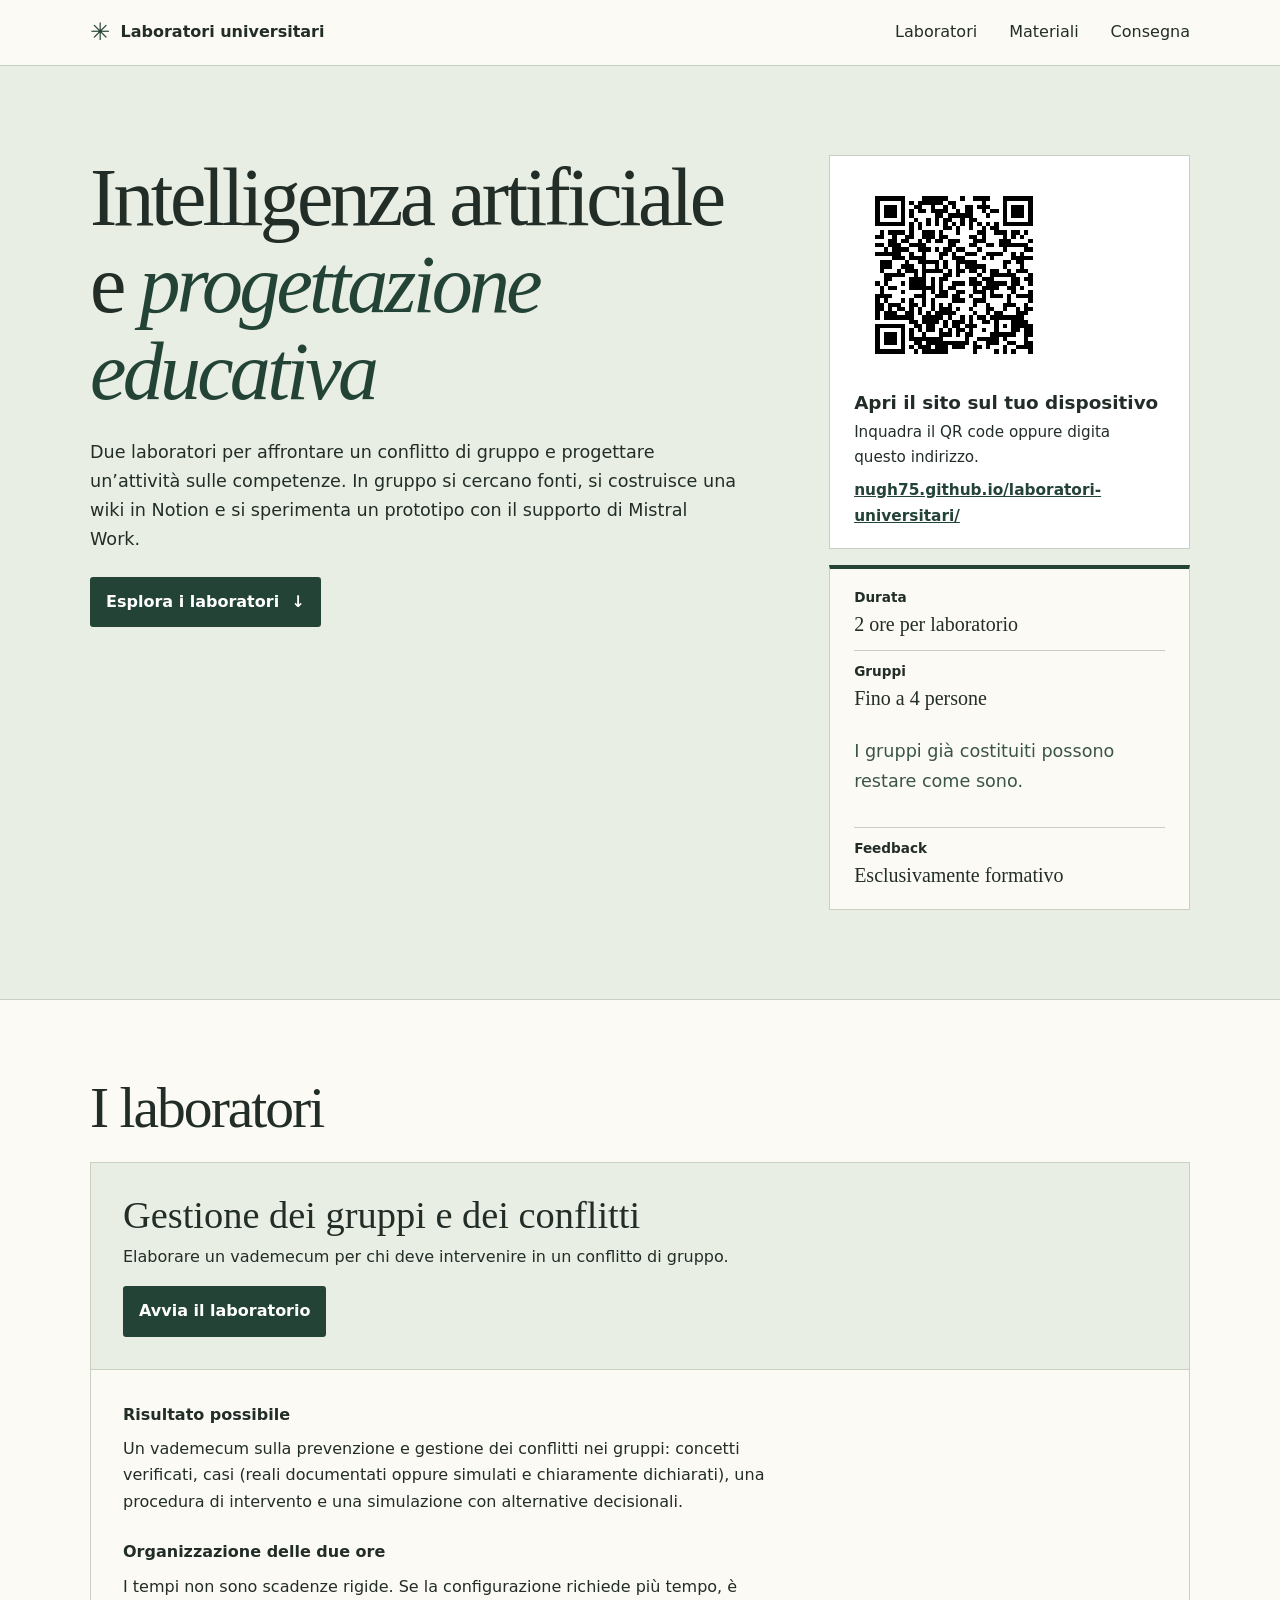
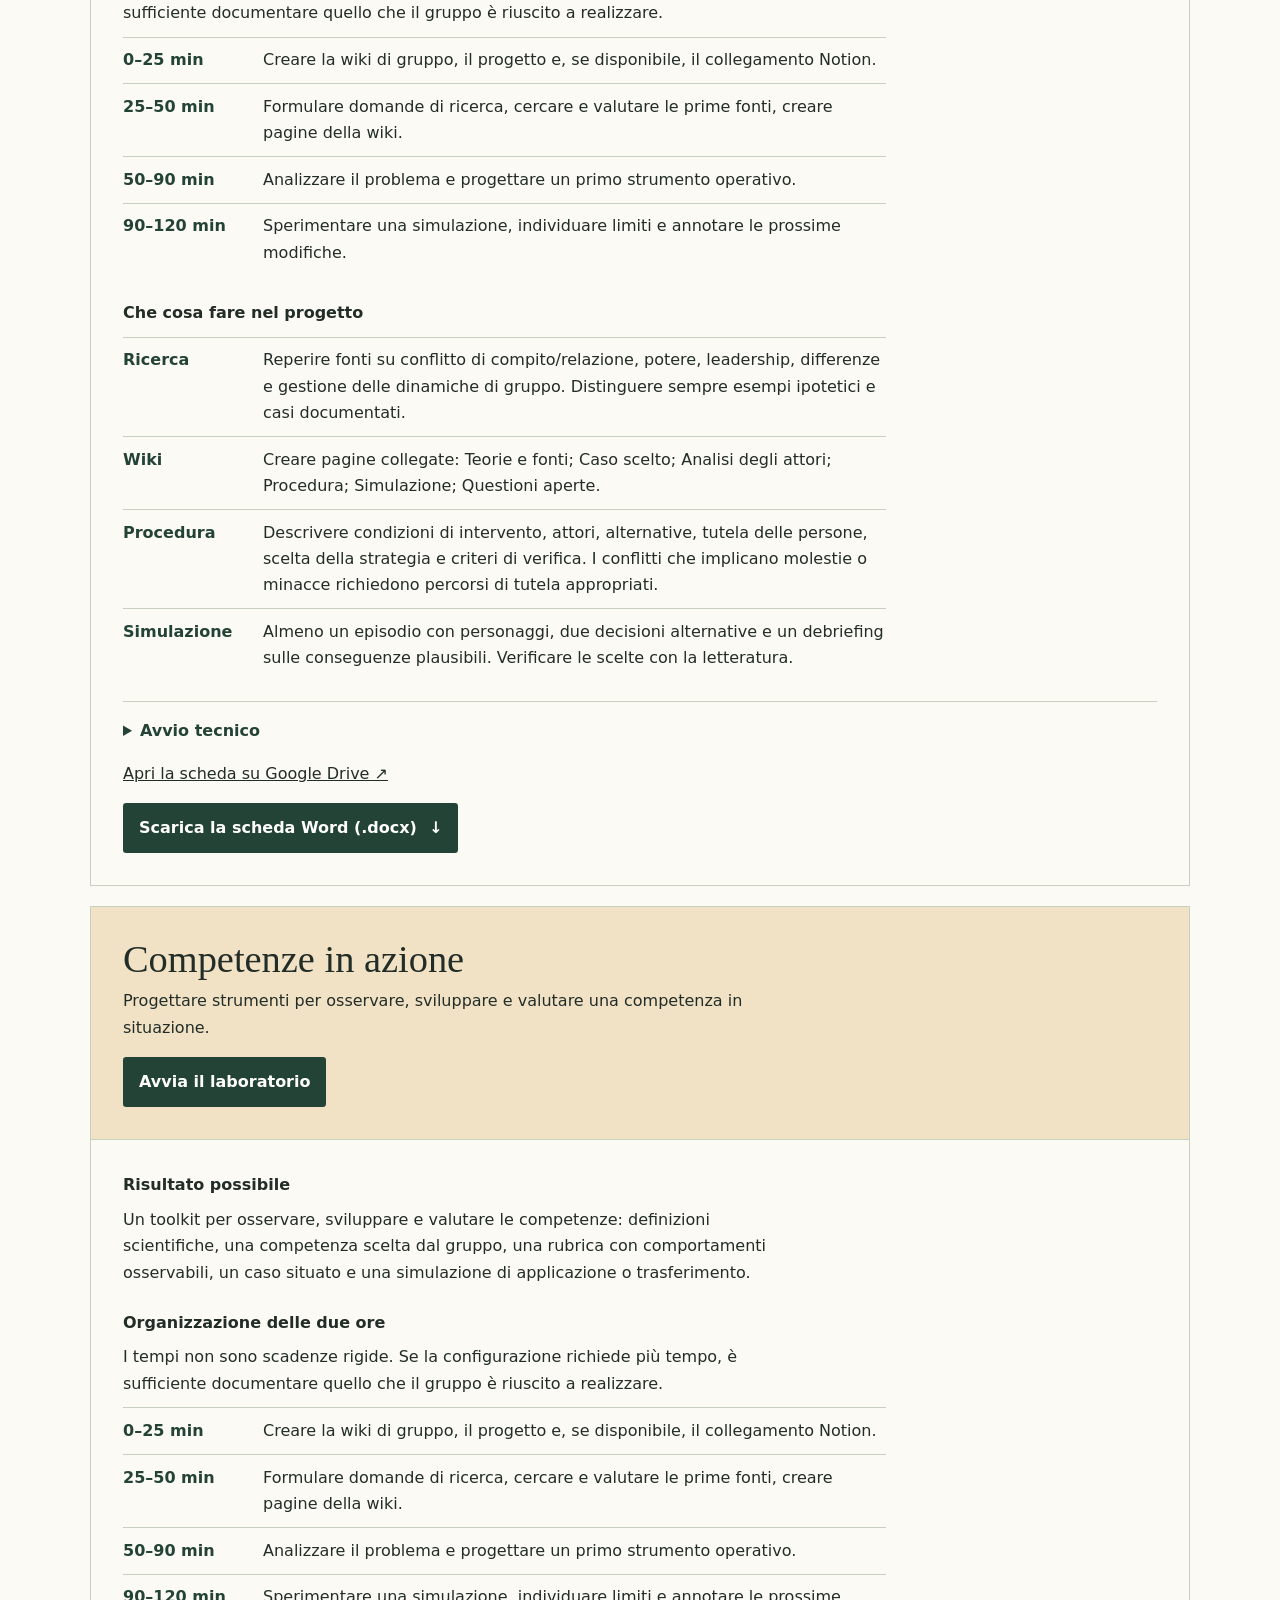
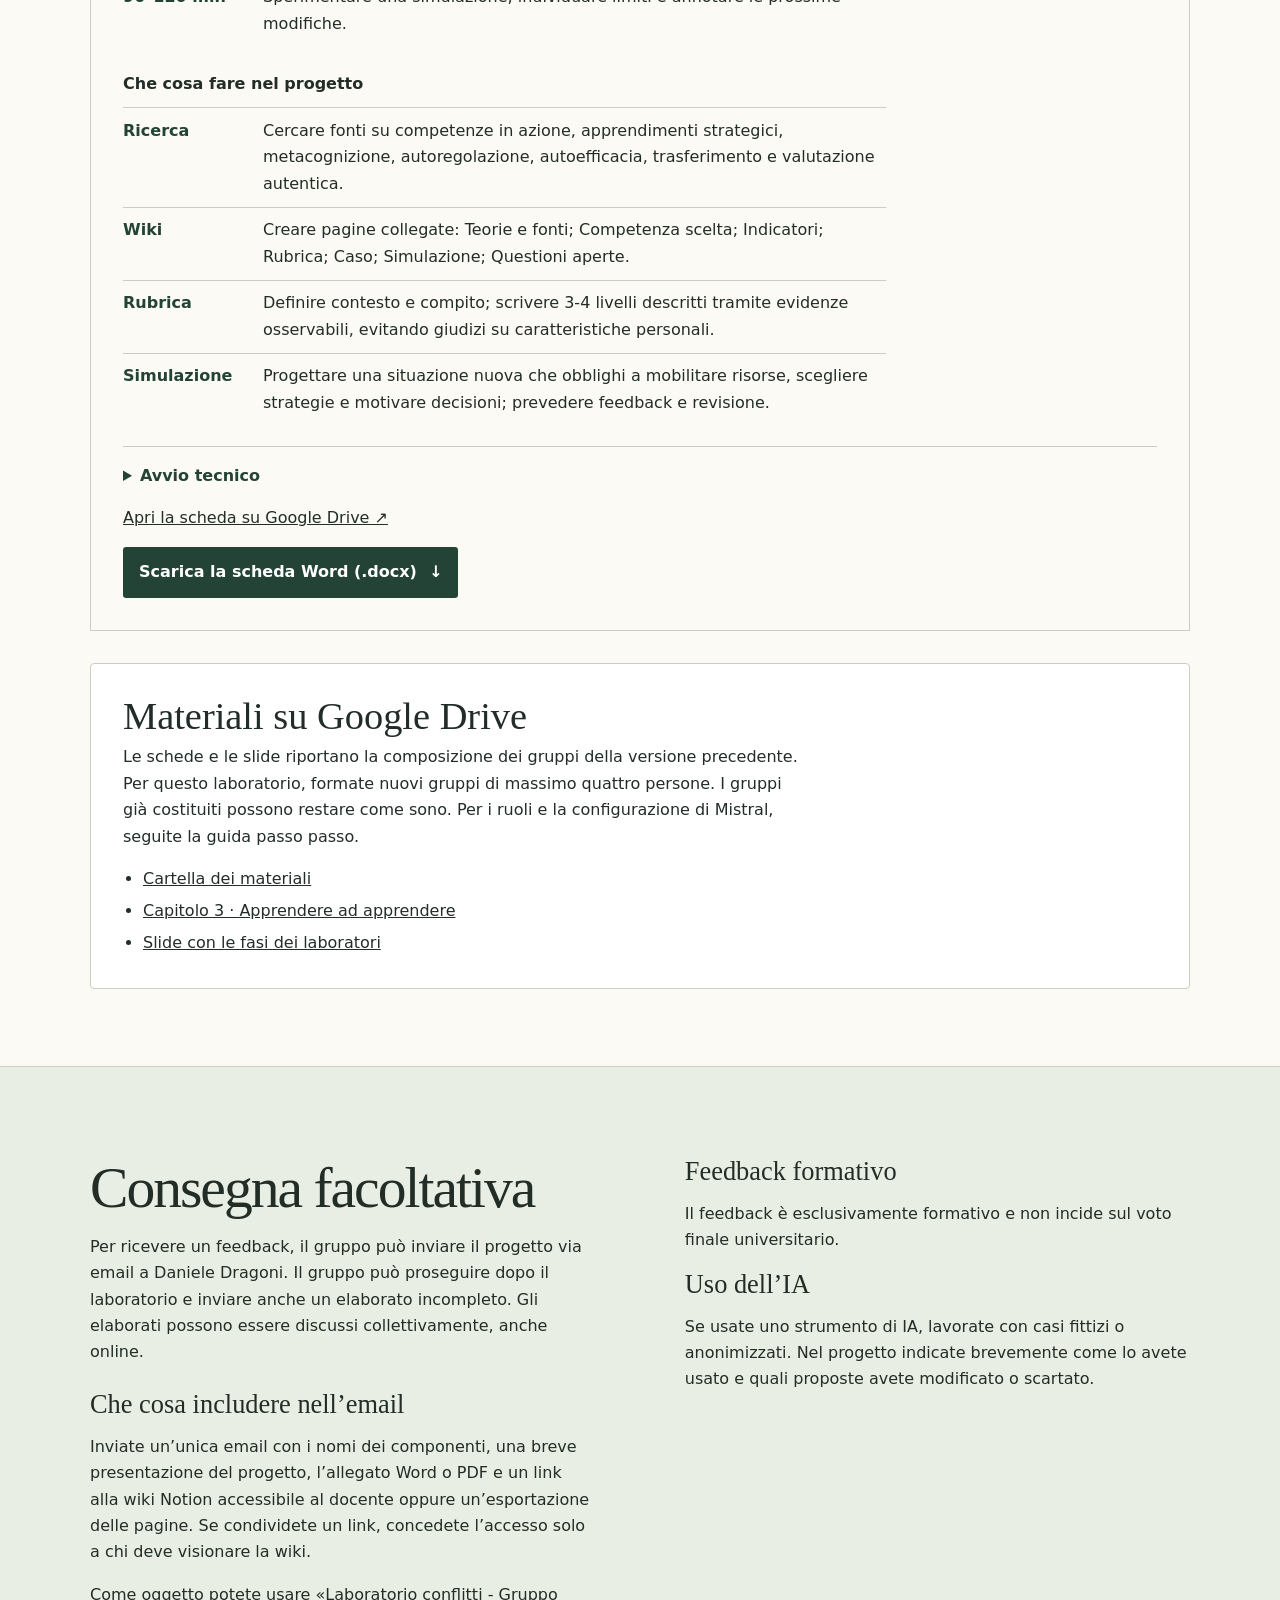
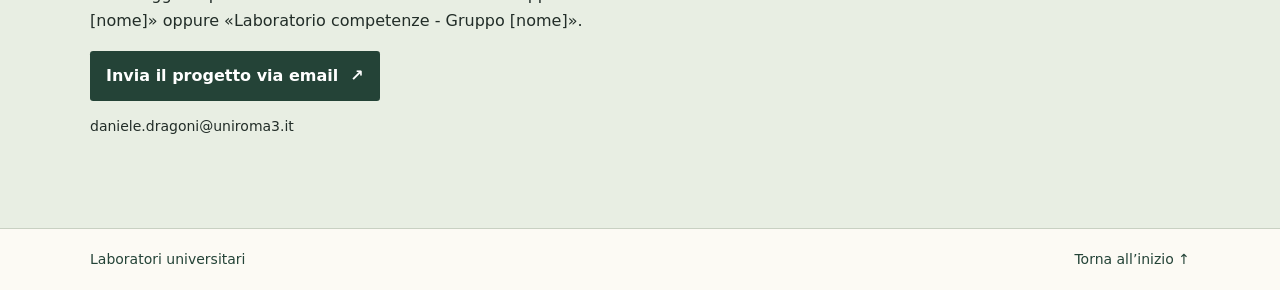
==== index.html @ 249aa5e1 "Pubblica il sito dei laboratori universitari" ====
<!doctype html>
<html lang="it">
<head>
<meta charset="utf-8">
<meta name="viewport" content="width=device-width,initial-scale=1">
<meta name="description" content="Due laboratori universitari di intelligenza artificiale e progettazione educativa, con consegne e schede di lavoro.">
<title>Laboratori universitari - Intelligenza artificiale e progettazione educativa</title>
<link rel="stylesheet" href="style.css">
<script src="guida.js" defer></script>
</head>
<body>
<a class="skip" href="#contenuto">Vai al contenuto</a>
<header class="top"><div class="wrap nav">
<a class="brand" href="#inizio"><span class="mark" aria-hidden="true">✳</span> Laboratori universitari</a>
<nav aria-label="Navigazione principale"><a href="#laboratori">Laboratori</a><a href="#materiali">Materiali</a><a href="#consegna">Consegna</a></nav>
</div></header>
<main id="contenuto">
<section class="hero" id="inizio"><div class="wrap hero-grid">
<div><h1>Intelligenza artificiale e <em>progettazione educativa</em></h1>
<p>Due laboratori per affrontare un conflitto di gruppo e progettare un’attività sulle competenze. In gruppo si cercano fonti, si costruisce una wiki in Notion e si sperimenta un prototipo con il supporto di Mistral Work.</p>
<a class="button" href="#laboratori">Esplora i laboratori <span aria-hidden="true">↓</span></a></div>
<div class="hero-side">
<aside class="site-access" aria-label="Accesso al sito dall’aula">
<a href="https://nugh75.github.io/laboratori-universitari/"><img src="accesso-laboratori.png" width="200" height="200" alt="QR code per aprire il sito dei laboratori"></a>
<div>
<h2>Apri il sito sul tuo dispositivo</h2>
<p>Inquadra il QR code oppure digita questo indirizzo.</p>
<a class="site-address" href="https://nugh75.github.io/laboratori-universitari/">nugh75.github.io/laboratori-universitari/</a>
</div>
</aside>
<aside class="brief" aria-label="Modalità di lavoro"><dl>
<div><dt>Durata</dt><dd>2 ore per laboratorio</dd></div>
<div><dt>Gruppi</dt><dd>Fino a 4 persone</dd><p class="guide-note">I gruppi già costituiti possono restare come sono.</p></div>
<div><dt>Feedback</dt><dd>Esclusivamente formativo</dd></div>
</dl></aside>
</div></div></section>
<section class="wrap workshops" id="laboratori" aria-labelledby="titolo-lab">
<h2 id="titolo-lab">I laboratori</h2>
<article class="lesson" id="conflitti">
<header class="lesson-head"><div><h3>Gestione dei gruppi e dei conflitti</h3><p>Elaborare un vademecum per chi deve intervenire in un conflitto di gruppo.</p><a class="button guide-link" id="checklist-conflitti" data-laboratory="conflitti" href="guida.html?laboratorio=conflitti">Avvia il laboratorio</a></div></header>
<div class="lesson-body">
<h4>Risultato possibile</h4>
<p>Un vademecum sulla prevenzione e gestione dei conflitti nei gruppi: concetti verificati, casi (reali documentati oppure simulati e chiaramente dichiarati), una procedura di intervento e una simulazione con alternative decisionali.</p>
<h4 class="phase-heading">Organizzazione delle due ore</h4>
<p>I tempi non sono scadenze rigide. Se la configurazione richiede più tempo, è sufficiente documentare quello che il gruppo è riuscito a realizzare.</p>
<dl class="phases">
<div><dt>0–25 min</dt><dd>Creare la wiki di gruppo, il progetto e, se disponibile, il collegamento Notion.</dd></div>
<div><dt>25–50 min</dt><dd>Formulare domande di ricerca, cercare e valutare le prime fonti, creare pagine della wiki.</dd></div>
<div><dt>50–90 min</dt><dd>Analizzare il problema e progettare un primo strumento operativo.</dd></div>
<div><dt>90–120 min</dt><dd>Sperimentare una simulazione, individuare limiti e annotare le prossime modifiche.</dd></div>
</dl>
<h4 class="phase-heading">Che cosa fare nel progetto</h4>
<dl class="project-tasks">
<div><dt>Ricerca</dt><dd>Reperire fonti su conflitto di compito/relazione, potere, leadership, differenze e gestione delle dinamiche di gruppo. Distinguere sempre esempi ipotetici e casi documentati.</dd></div>
<div><dt>Wiki</dt><dd>Creare pagine collegate: Teorie e fonti; Caso scelto; Analisi degli attori; Procedura; Simulazione; Questioni aperte.</dd></div>
<div><dt>Procedura</dt><dd>Descrivere condizioni di intervento, attori, alternative, tutela delle persone, scelta della strategia e criteri di verifica. I conflitti che implicano molestie o minacce richiedono percorsi di tutela appropriati.</dd></div>
<div><dt>Simulazione</dt><dd>Almeno un episodio con personaggi, due decisioni alternative e un debriefing sulle conseguenze plausibili. Verificare le scelte con la letteratura.</dd></div>
</dl>
<details><summary>Avvio tecnico</summary><div class="worksheet">
<dl class="project-tasks">
<div><dt>Mistral Work</dt><dd>Chi interagisce con Mistral apre <a href="https://chat.mistral.ai/">Mistral Vibe</a>, crea il progetto in Work e salva le istruzioni di progetto dalla guida.</dd></div>
<div><dt>Notion</dt><dd>Una persona apre <a href="https://www.notion.com/">Notion</a>, accede con il proprio account e crea la pagina principale della wiki. Dal menu Condividi invita i compagni con il permesso di modifica.</dd></div>
<div><dt>Connettore</dt><dd>In Mistral aprite <a href="https://docs.mistral.ai/vibe/work/connectors">Connectors</a>, scegliete Notion e autorizzate l’accesso alla wiki. Chiedete a Work di leggere una pagina di prova. Se il connettore è indisponibile, incollate in chat i passaggi necessari.</dd></div>
<div><dt>Metodi/skill</dt><dd>La guida contiene una traccia per aggiungere Wayfinder, Treccani, Bibliografi e LLM Wiki e usarle nel progetto.</dd></div>
</dl>
</div></details>
<p class="word-link"><a href="https://docs.google.com/document/d/1YNh7GurNphfupiVNmmEm2tKUjWq3zAzz/edit">Apri la scheda su Google Drive ↗</a></p>
<p class="word-link"><a class="button" href="materiali/Laboratorio_gruppi_e_conflitti_2_ore.docx" download>Scarica la scheda Word (.docx) <span aria-hidden="true">↓</span></a></p>
</div></article>
<article class="lesson second" id="competenze">
<header class="lesson-head"><div><h3>Competenze in azione</h3><p>Progettare strumenti per osservare, sviluppare e valutare una competenza in situazione.</p><a class="button guide-link" id="checklist-competenze" data-laboratory="competenze" href="guida.html?laboratorio=competenze">Avvia il laboratorio</a></div></header>
<div class="lesson-body">
<h4>Risultato possibile</h4>
<p>Un toolkit per osservare, sviluppare e valutare le competenze: definizioni scientifiche, una competenza scelta dal gruppo, una rubrica con comportamenti osservabili, un caso situato e una simulazione di applicazione o trasferimento.</p>
<h4 class="phase-heading">Organizzazione delle due ore</h4>
<p>I tempi non sono scadenze rigide. Se la configurazione richiede più tempo, è sufficiente documentare quello che il gruppo è riuscito a realizzare.</p>
<dl class="phases">
<div><dt>0–25 min</dt><dd>Creare la wiki di gruppo, il progetto e, se disponibile, il collegamento Notion.</dd></div>
<div><dt>25–50 min</dt><dd>Formulare domande di ricerca, cercare e valutare le prime fonti, creare pagine della wiki.</dd></div>
<div><dt>50–90 min</dt><dd>Analizzare il problema e progettare un primo strumento operativo.</dd></div>
<div><dt>90–120 min</dt><dd>Sperimentare una simulazione, individuare limiti e annotare le prossime modifiche.</dd></div>
</dl>
<h4 class="phase-heading">Che cosa fare nel progetto</h4>
<dl class="project-tasks">
<div><dt>Ricerca</dt><dd>Cercare fonti su competenze in azione, apprendimenti strategici, metacognizione, autoregolazione, autoefficacia, trasferimento e valutazione autentica.</dd></div>
<div><dt>Wiki</dt><dd>Creare pagine collegate: Teorie e fonti; Competenza scelta; Indicatori; Rubrica; Caso; Simulazione; Questioni aperte.</dd></div>
<div><dt>Rubrica</dt><dd>Definire contesto e compito; scrivere 3-4 livelli descritti tramite evidenze osservabili, evitando giudizi su caratteristiche personali.</dd></div>
<div><dt>Simulazione</dt><dd>Progettare una situazione nuova che obblighi a mobilitare risorse, scegliere strategie e motivare decisioni; prevedere feedback e revisione.</dd></div>
</dl>
<details><summary>Avvio tecnico</summary><div class="worksheet">
<dl class="project-tasks">
<div><dt>Mistral Work</dt><dd>Chi interagisce con Mistral apre <a href="https://chat.mistral.ai/">Mistral Vibe</a>, crea il progetto in Work e salva le istruzioni di progetto dalla guida.</dd></div>
<div><dt>Notion</dt><dd>Una persona apre <a href="https://www.notion.com/">Notion</a>, accede con il proprio account e crea la pagina principale della wiki. Dal menu Condividi invita i compagni con il permesso di modifica.</dd></div>
<div><dt>Connettore</dt><dd>In Mistral aprite <a href="https://docs.mistral.ai/vibe/work/connectors">Connectors</a>, scegliete Notion e autorizzate l’accesso alla wiki. Chiedete a Work di leggere una pagina di prova. Se il connettore è indisponibile, incollate in chat i passaggi necessari.</dd></div>
<div><dt>Metodi/skill</dt><dd>La guida contiene una traccia per aggiungere Wayfinder, Treccani, Bibliografi e LLM Wiki e usarle nel progetto.</dd></div>
</dl>
</div></details>
<p class="word-link"><a href="https://docs.google.com/document/d/1R7ktU59x0CN8uMLyqZgL0LbB2jWscyrX/edit">Apri la scheda su Google Drive ↗</a></p>
<p class="word-link"><a class="button" href="materiali/Laboratorio_competenze_2_ore.docx" download>Scarica la scheda Word (.docx) <span aria-hidden="true">↓</span></a></p>
</div></article>
<div class="lesson-body shared-materials" id="materiali">
<h3>Materiali su Google Drive</h3>
<p>Le schede e le slide riportano la composizione dei gruppi della versione precedente. Per questo laboratorio, formate nuovi gruppi di massimo quattro persone. I gruppi già costituiti possono restare come sono. Per i ruoli e la configurazione di Mistral, seguite la guida passo passo.</p>
<ul>
<li><a href="https://drive.google.com/drive/folders/1qXZmGoPxxVZhyKSsWecdENP8j7rJxAKq">Cartella dei materiali</a></li>
<li><a href="https://docs.google.com/document/d/1kNKMfu2lY-GcEzN4beY8Awf38m9D3AuN/edit">Capitolo 3 · Apprendere ad apprendere</a></li>
<li><a href="https://drive.google.com/file/d/17vRvWNyyLGfwQ-HY0n8yOlEMg1ZyKAMc/view">Slide con le fasi dei laboratori</a></li>
</ul>
</div>
</section>
<section class="submission" id="consegna"><div class="wrap submit-grid">
<div><h2>Consegna facoltativa</h2><p>Per ricevere un feedback, il gruppo può inviare il progetto via email a Daniele Dragoni. Il gruppo può proseguire dopo il laboratorio e inviare anche un elaborato incompleto. Gli elaborati possono essere discussi collettivamente, anche online.</p>
<h3 class="submission-details">Che cosa includere nell’email</h3><p>Inviate un’unica email con i nomi dei componenti, una breve presentazione del progetto, l’allegato Word o PDF e un link alla wiki Notion accessibile al docente oppure un’esportazione delle pagine. Se condividete un link, concedete l’accesso solo a chi deve visionare la wiki.</p><p>Come oggetto potete usare «Laboratorio conflitti - Gruppo [nome]» oppure «Laboratorio competenze - Gruppo [nome]».</p><a class="button" href="mailto:daniele.dragoni@uniroma3.it?subject=Progetto%20di%20laboratorio">Invia il progetto via email <span aria-hidden="true">↗</span></a><p class="address">daniele.dragoni@uniroma3.it</p></div>
<div class="notes"><h3>Feedback formativo</h3><p>Il feedback è esclusivamente formativo e non incide sul voto finale universitario.</p><h3>Uso dell’IA</h3><p>Se usate uno strumento di IA, lavorate con casi fittizi o anonimizzati. Nel progetto indicate brevemente come lo avete usato e quali proposte avete modificato o scartato.</p></div>
</div></section>
</main>
<footer class="wrap foot"><span>Laboratori universitari</span><a href="#inizio">Torna all’inizio ↑</a></footer>
</body>
</html>
---- style.css ----
:root{color-scheme:light;--paper:#fcfaf4;--ink:#222d28;--green:#244337;--pale:#e8eee3;--line:#c8d0c2;--ochre:#f2e2c5;--serif:"Instrument Serif",Georgia,serif;--sans:"Instrument Sans",system-ui,sans-serif}
*{box-sizing:border-box}
html{scroll-behavior:smooth;scroll-padding-top:1rem}
body{margin:0;background:var(--paper);color:var(--ink);font:1rem/1.65 var(--sans)}
a{color:inherit}
a:focus-visible,summary:focus-visible{outline:3px solid #a55220;outline-offset:5px}
.skip{position:absolute;left:.5rem;top:.5rem;padding:.65rem;background:var(--paper);transform:translateY(-200%);z-index:1}
.skip:focus{transform:none}
.wrap{width:min(1100px,calc(100% - 3rem));margin-inline:auto}
.top{border-bottom:1px solid var(--line)}
.nav,.foot{display:flex;justify-content:space-between;align-items:center;gap:1rem;padding-block:1.2rem}
.brand,nav a,.foot a{text-decoration:none}
nav{display:flex;gap:clamp(.7rem,3vw,2rem)}
nav a:hover,.foot a:hover{text-decoration:underline}
.brand{font-weight:700;display:flex;align-items:center;gap:.65rem}
.mark{font-size:1.5rem;color:var(--green);line-height:1}
.hero{background:var(--pale);border-bottom:1px solid var(--line)}
.hero-grid,.submit-grid{display:grid;grid-template-columns:1.8fr 1fr;align-items:center;gap:clamp(2rem,7vw,6rem);padding-block:clamp(2.5rem,7vw,6rem)}
h1,h2,h3{font-family:var(--serif);font-weight:400;line-height:1.06;margin:0}
h1{font-size:clamp(2.65rem,6.4vw,5.55rem);letter-spacing:-.045em}
h1 em{color:var(--green)}
h2{font-size:clamp(2rem,4.5vw,3.65rem);letter-spacing:-.035em}
h3{font-size:clamp(1.6rem,3vw,2.5rem)}
h4{margin:0;font-size:1rem}
p{max-width:67ch}
.hero p{font-size:1.1rem;margin-block:1.4rem}
.button{display:inline-flex;gap:.75rem;align-items:center;background:var(--green);color:white;padding:.75rem 1rem;text-decoration:none;border-radius:.2rem;font-weight:650}
.button:hover{background:#152e24}
.brief{background:var(--paper);border:1px solid var(--line);border-top:4px solid var(--green);padding:.5rem 1.5rem}
.brief dl{margin:0}
.brief dl div{padding:1rem 0}
.brief dl div+div{border-top:1px solid var(--line)}
.brief dt{font-size:.85rem;font-weight:650}
.brief dd{margin:0;font-family:var(--serif);font-size:1.5rem}
.workshops{padding-block:clamp(2.5rem,6vw,5rem)}
.workshops>h2{margin-bottom:1.5rem}
.lesson{border:1px solid var(--line);margin-bottom:1.25rem}
.lesson-head{padding:clamp(1.2rem,3vw,2rem);background:var(--pale);border-bottom:1px solid var(--line)}
.second .lesson-head{background:var(--ochre)}
.lesson-head p,.lesson-body p{margin:.5rem 0 0}
.lesson-body{padding:clamp(1.2rem,3vw,2rem)}
details{margin-top:1.25rem;border-top:1px solid var(--line);padding-top:1rem}
summary{cursor:pointer;font-weight:700;color:var(--green);width:fit-content}
summary:hover{text-decoration:underline}
.worksheet{max-width:75ch}
.worksheet ol{padding-left:1.4rem;margin-bottom:0}
.worksheet li+li{margin-top:.6rem}
.submission{background:var(--pale);border-block:1px solid var(--line)}
.submit-grid{grid-template-columns:1fr 1fr;align-items:start}
.notes h3{font-size:1.65rem}
.notes p:last-child,.address{margin-bottom:0}
.address,.foot{font-size:.875rem}
.foot{color:var(--green)}
@media(max-width:690px){.hero-grid,.submit-grid{grid-template-columns:1fr}.nav{align-items:flex-start;flex-direction:column}.wrap{width:calc(100% - 2rem)}}
@media(prefers-reduced-motion:reduce){html{scroll-behavior:auto}}
.phase-heading{margin-top:1.5rem}
.phases,.project-tasks{margin:0.65rem 0 0;max-width:75ch}
.phases div,.project-tasks div{display:grid;grid-template-columns:8rem 1fr;gap:.75rem;padding:.6rem 0;border-top:1px solid var(--line)}
.phases dt,.project-tasks dt{font-weight:700;color:var(--green)}
.phases dd,.project-tasks dd{margin:0}
.worksheet blockquote{margin:.65rem 0 0;padding:1rem;border-left:3px solid var(--green);background:var(--pale)}
.lesson-body .word-link{margin-top:1rem}
@media(max-width:480px){.phases div,.project-tasks div{grid-template-columns:1fr;gap:.15rem}}
.checklist{min-inline-size:0;max-width:75ch;margin:1.75rem 0 0;padding:.75rem 1rem 1rem;border:1px solid var(--line);background:var(--pale)}
.checklist legend{padding-inline:.35rem;color:var(--green);font-weight:700}
.checklist label{display:flex;align-items:flex-start;gap:.65rem;padding:.5rem 0;cursor:pointer}
.checklist label+label{border-top:1px solid var(--line)}
.checklist label:first-of-type{margin-top:.5rem}
.checklist input{flex:none;width:1.15rem;height:1.15rem;margin:.22rem 0 0;accent-color:var(--green)}
.checklist input:focus-visible{outline:3px solid #a55220;outline-offset:3px}
.submission-details{font-size:1.65rem;margin-top:1.5rem}

.shared-materials{margin-top:2rem;border:1px solid var(--line);border-radius:.25rem;background:white}
.shared-materials ul{margin:1rem 0 0;padding-left:1.25rem}
.shared-materials li+li{margin-top:.35rem}

[hidden]{display:none!important}
button,input{font:inherit}
button:focus-visible,input:focus-visible,.guide h2:focus-visible{outline:3px solid #a55220;outline-offset:4px}
button.button{border:0;cursor:pointer}
.hero-side{display:grid;gap:1rem;min-width:0}
.site-access{display:grid;justify-items:start;gap:1rem;padding:1.15rem 1.5rem;border:1px solid var(--line);background:white}
.site-access img{display:block;width:min(200px,100%);height:auto;image-rendering:pixelated}
.site-access h2{font-family:var(--sans);font-weight:700;font-size:1.15rem;letter-spacing:0;line-height:1.25}
.hero .site-access p{font-size:.95rem;margin:.4rem 0}
.site-address{font-size:.96rem;overflow-wrap:anywhere;color:var(--green);font-weight:700}
.hero-side .brief div{padding:.55rem 0}
.hero-side .brief dd{font-size:1.25rem}
.hero-grid{align-items:start}
.guide-link{margin-top:1rem}
.guide{padding-block:clamp(2rem,5vw,4.5rem);min-height:72vh}
.guide-intro{margin-bottom:1.6rem}
.guide h1{font-size:clamp(2.35rem,5.7vw,4.6rem)}
.guide h2{font-size:clamp(1.7rem,3.8vw,2.8rem);overflow-wrap:anywhere}
.guide-kicker{color:var(--green);font-weight:700;font-size:.95rem;margin:0 0 .6rem}
#guide-choice,.guide-links,.guide-controls{display:flex;align-items:center;flex-wrap:wrap;gap:.75rem}
#guide-choice{margin-top:1rem}
.guide-card{background:white;border:1px solid var(--line);border-top:4px solid var(--green);padding:clamp(1rem,3.6vw,2.4rem);min-width:0}
.group-form{max-width:650px}
.group-form label{display:block;font-weight:700;margin:1rem 0 .35rem}
.group-form input{display:block;width:100%;max-width:29rem;margin:0 0 1rem;padding:.65rem .8rem;border:1px solid #66766d;border-radius:.2rem;color:var(--ink);background:white}
.guide-note{font-size:.9rem;color:#3b5449;margin:.55rem 0 0}
.guide-storage{padding:.65rem 1rem;border-left:3px solid #a55220;background:var(--ochre)}
.group-strip{display:flex;justify-content:space-between;align-items:center;gap:.75rem;flex-wrap:wrap;padding:.85rem 1rem;background:var(--pale);margin-bottom:1rem}
.group-strip strong{overflow-wrap:anywhere}
.group-strip p{margin:0}
.guide-layout{display:grid;grid-template-columns:minmax(180px,1fr) minmax(0,3fr);gap:1rem;align-items:start}
.guide-nav{background:var(--paper);border:1px solid var(--line);margin:0;padding:.75rem;min-width:0}
.guide-nav ol{display:grid;gap:.3rem;list-style:none;padding:0;margin:.6rem 0 0}
.guide-nav button{font:inherit;text-align:left;display:block;width:100%;border:1px solid transparent;background:transparent;color:var(--green);padding:.45rem;border-radius:.2rem;cursor:pointer}
.guide-nav button:hover,.guide-nav button[aria-current]{background:var(--pale);border-color:var(--line)}
.guide-nav button[aria-current]{font-weight:700}
.guide-actions{padding-left:1.35rem;margin:1.1rem 0}
.guide-actions li+li{margin-top:.45rem}
.guide-suggestion{display:flex;gap:.25rem .75rem;flex-wrap:wrap;padding:.55rem .75rem;background:var(--pale);overflow-wrap:anywhere}
.guide-prompt{margin-top:1.3rem;padding:1rem;background:var(--pale);border-left:3px solid var(--green);overflow-wrap:anywhere}
.guide-prompt h3{font:700 1.04rem/1.4 var(--sans)}
.guide-prompt blockquote{margin:.65rem 0 1rem;white-space:pre-wrap}
.guide-prompt .guide-note{display:inline-block;margin-left:.5rem}
.guide-secondary{display:inline-flex;align-items:center;padding:.55rem .75rem;border:1px solid var(--line);background:white;color:var(--green);text-decoration:none;font-weight:650;border-radius:.2rem;cursor:pointer}
.guide-secondary:hover{background:var(--pale)}
.guide-secondary:disabled{opacity:.5;cursor:default}
.guide-controls{margin-top:1.25rem;justify-content:space-between}
.guide-summary{display:grid;gap:.35rem;padding:0;list-style:none;margin:1.25rem 0}
.guide-summary li{display:grid;grid-template-columns:7.25rem 1fr;align-items:center;gap:.55rem}
.guide-summary button{justify-self:start}
.guide-email{margin-top:.4rem}
@media (max-width:760px){
  .guide-layout{grid-template-columns:1fr}
}

.guide-prompt .prompt-hint{display:block;margin:.4rem 0 .65rem}
.guide-prompt textarea{display:block;width:100%;padding:.7rem .8rem;margin:0 0 .8rem;border:1px solid #66766d;border-radius:.2rem;background:white;color:var(--ink);font:inherit;resize:vertical}
.guide-prompt textarea:focus-visible{outline:3px solid #a55220;outline-offset:4px}
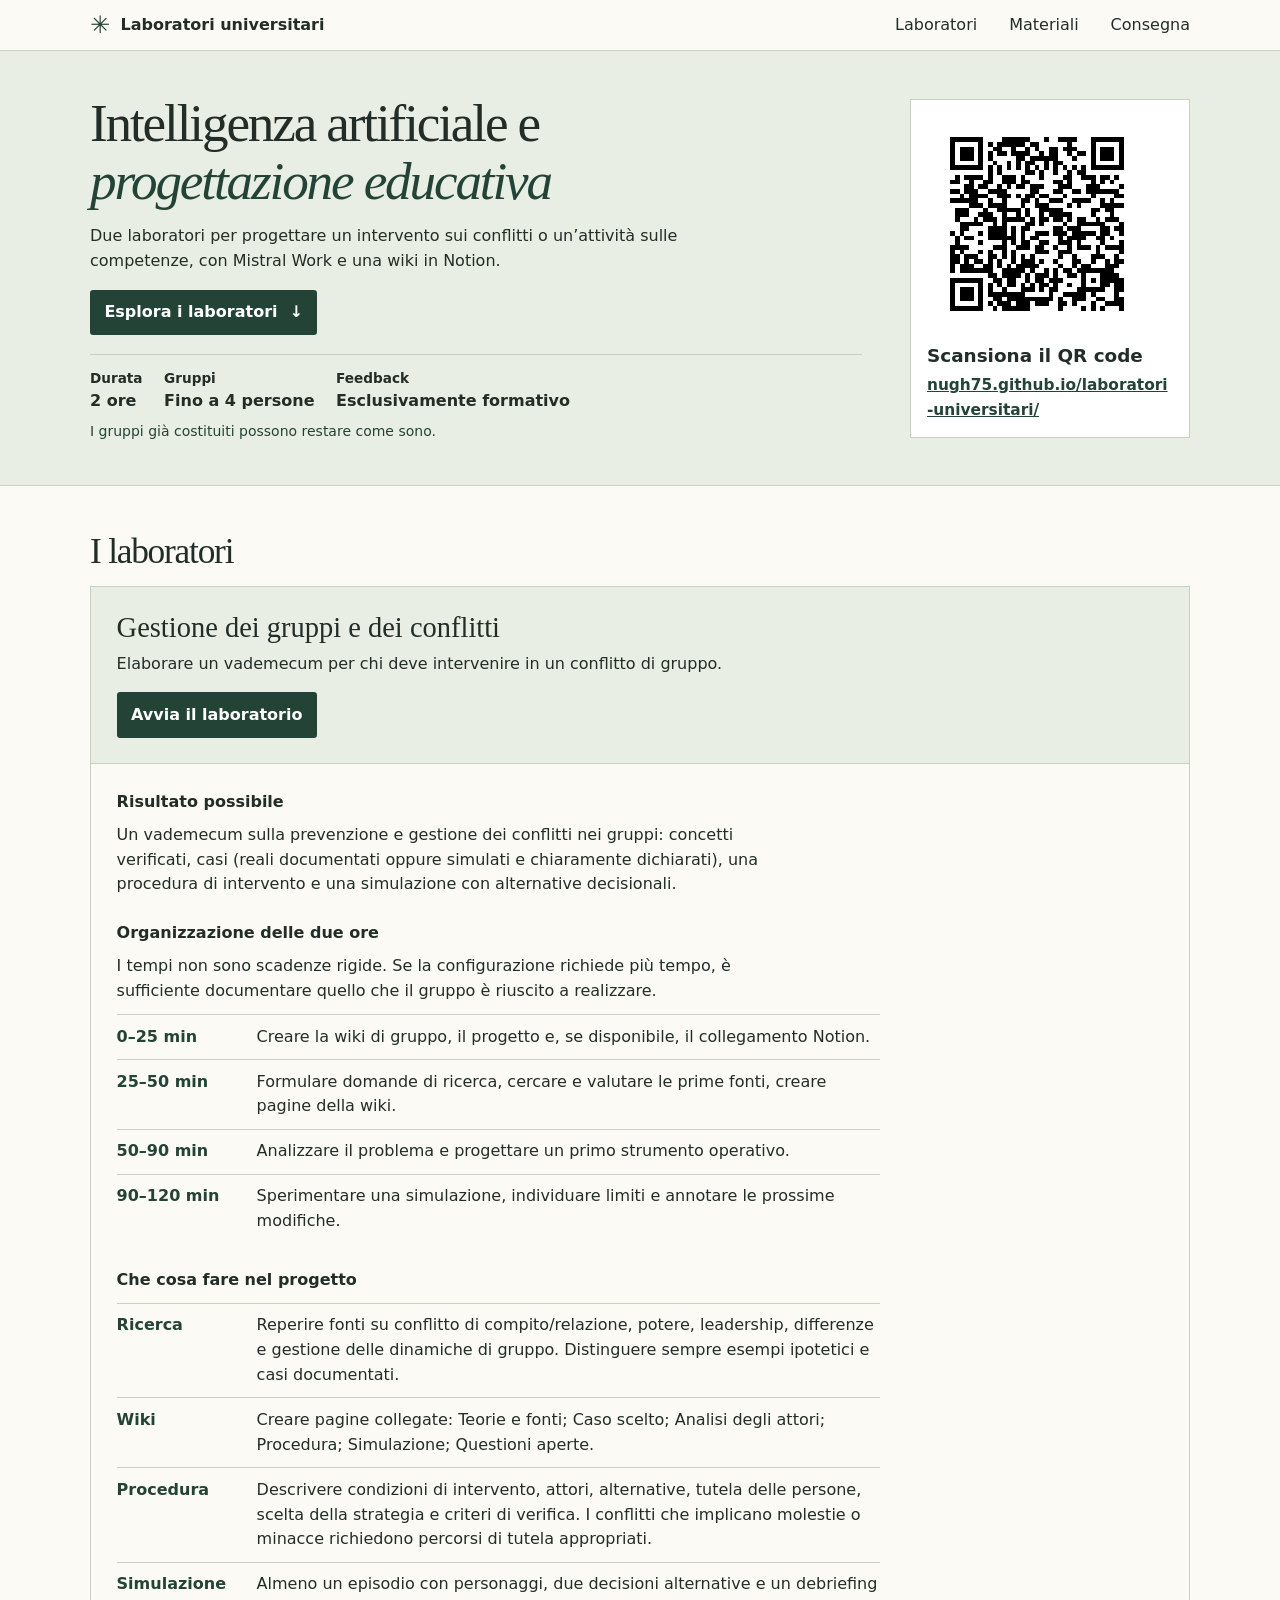
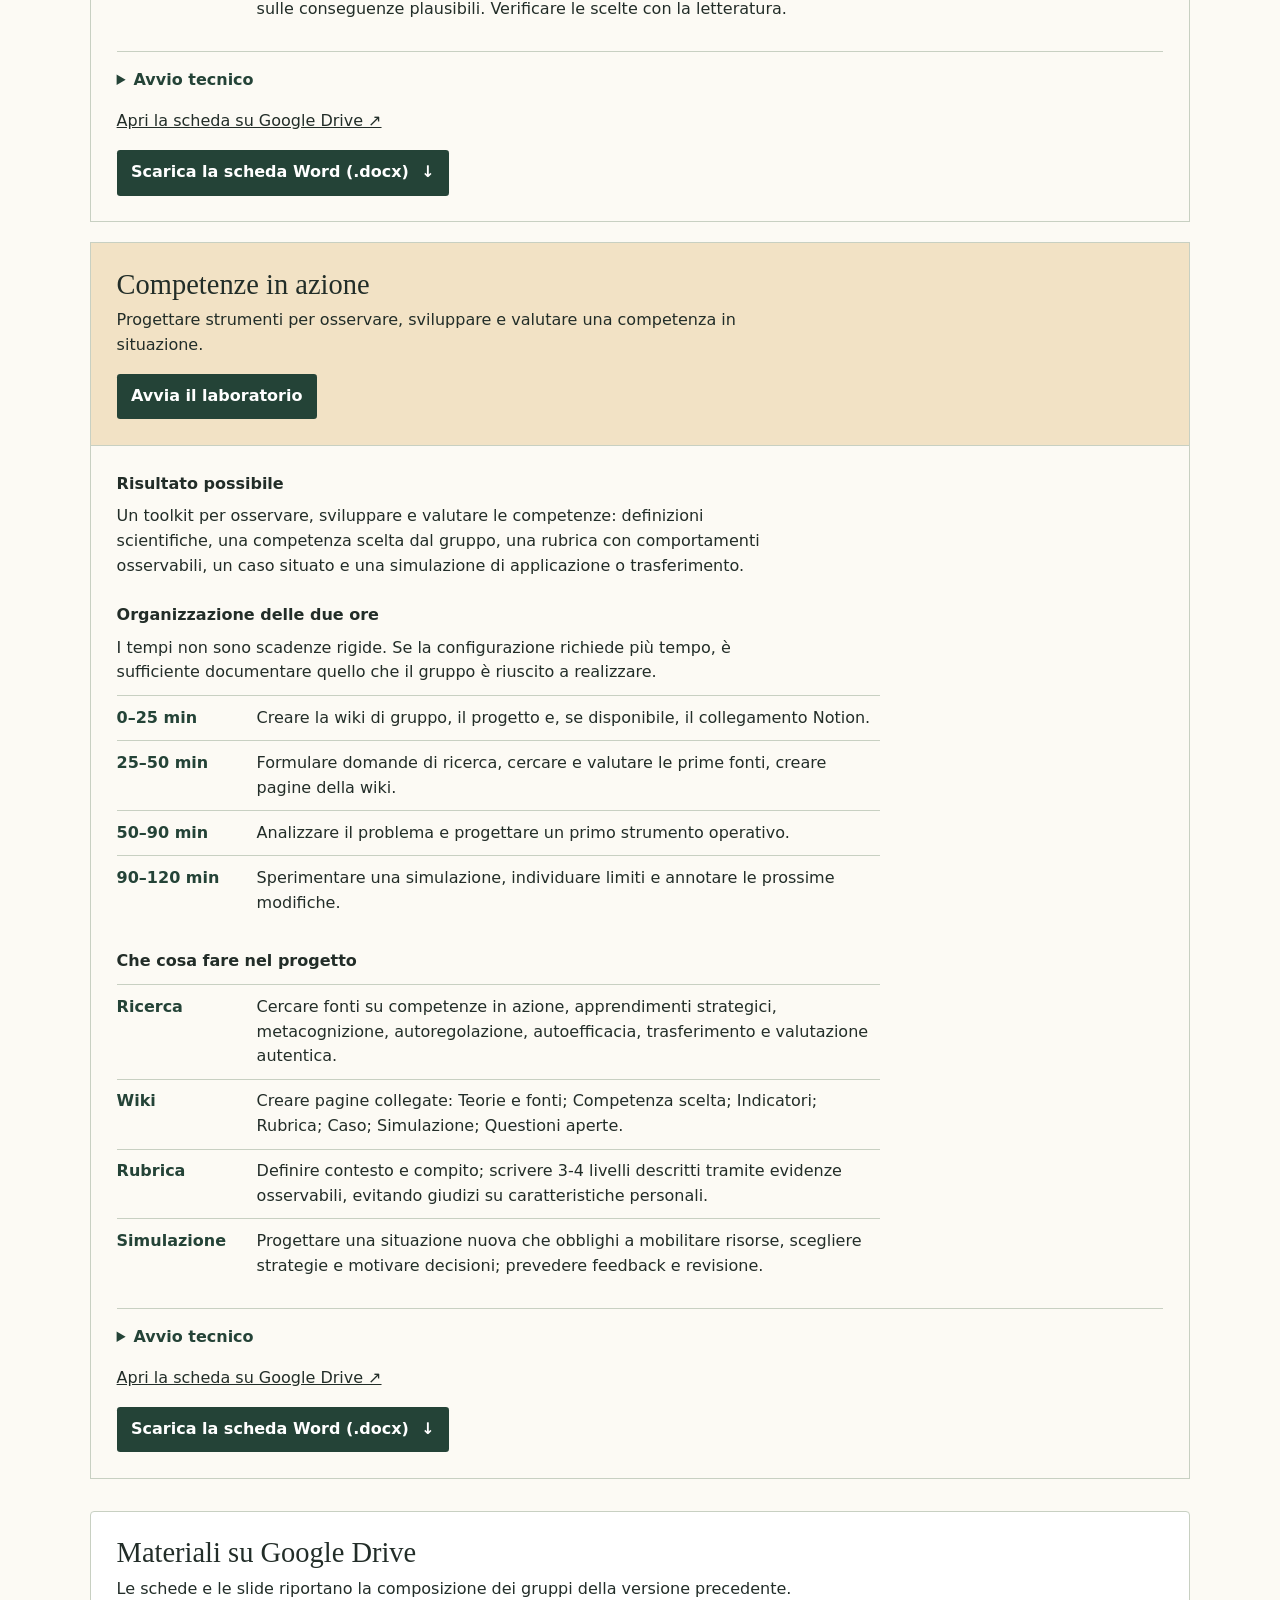
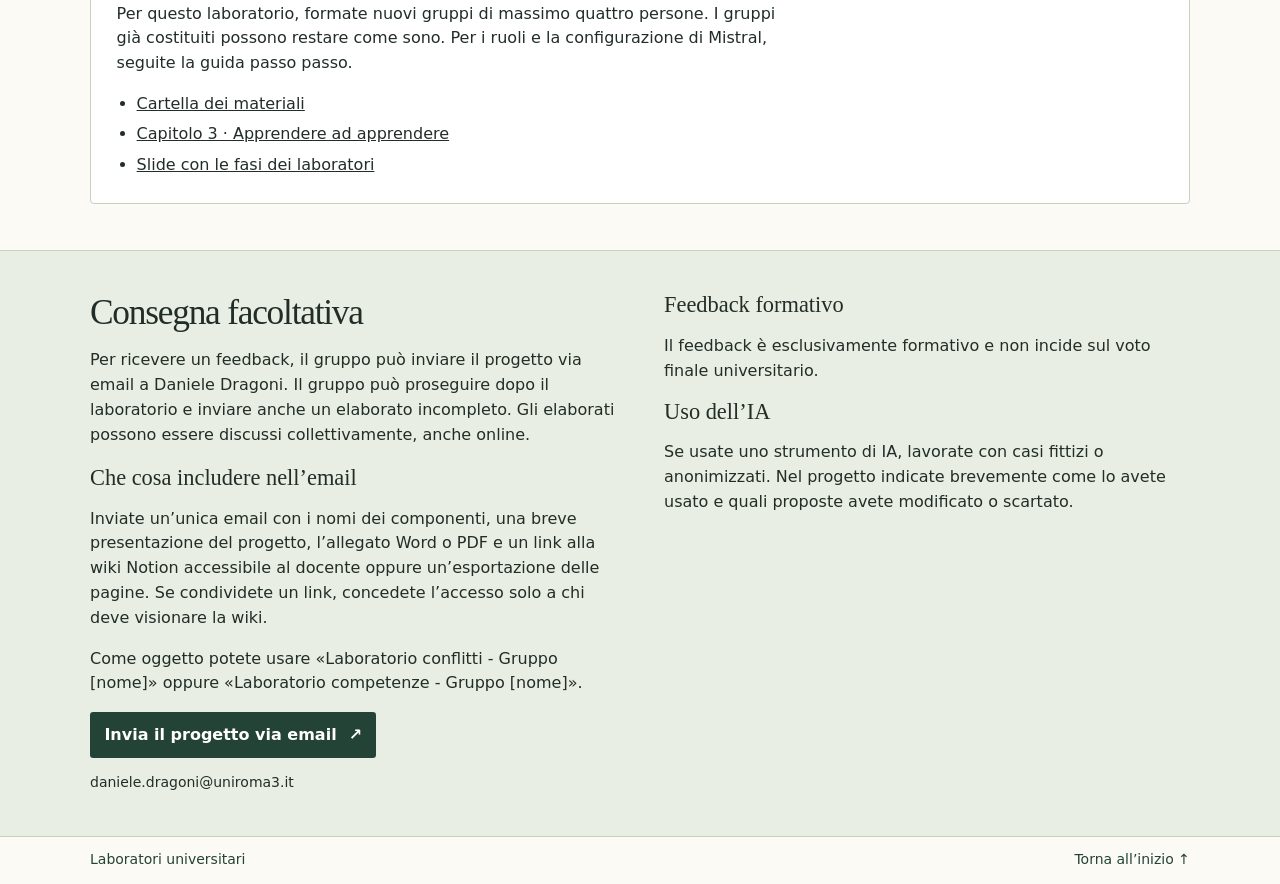
==== commit bbd54b83: "Riequilibra le proporzioni del sito e della guida" ====
--- a/index.html
+++ b/index.html
@@ -5,7 +5,7 @@
 <meta name="viewport" content="width=device-width,initial-scale=1">
 <meta name="description" content="Due laboratori universitari di intelligenza artificiale e progettazione educativa, con consegne e schede di lavoro.">
 <title>Laboratori universitari - Intelligenza artificiale e progettazione educativa</title>
-<link rel="stylesheet" href="style.css">
+<link rel="stylesheet" href="style.css?v=2">
 <script src="guida.js" defer></script>
 </head>
 <body>
@@ -15,25 +15,30 @@
 <nav aria-label="Navigazione principale"><a href="#laboratori">Laboratori</a><a href="#materiali">Materiali</a><a href="#consegna">Consegna</a></nav>
 </div></header>
 <main id="contenuto">
-<section class="hero" id="inizio"><div class="wrap hero-grid">
-<div><h1>Intelligenza artificiale e <em>progettazione educativa</em></h1>
-<p>Due laboratori per affrontare un conflitto di gruppo e progettare un’attività sulle competenze. In gruppo si cercano fonti, si costruisce una wiki in Notion e si sperimenta un prototipo con il supporto di Mistral Work.</p>
-<a class="button" href="#laboratori">Esplora i laboratori <span aria-hidden="true">↓</span></a></div>
-<div class="hero-side">
-<aside class="site-access" aria-label="Accesso al sito dall’aula">
-<a href="https://nugh75.github.io/laboratori-universitari/"><img src="accesso-laboratori.png" width="200" height="200" alt="QR code per aprire il sito dei laboratori"></a>
-<div>
-<h2>Apri il sito sul tuo dispositivo</h2>
-<p>Inquadra il QR code oppure digita questo indirizzo.</p>
-<a class="site-address" href="https://nugh75.github.io/laboratori-universitari/">nugh75.github.io/laboratori-universitari/</a>
+<section class="hero" id="inizio">
+<div class="wrap hero-grid">
+  <div class="hero-copy">
+    <h1>Intelligenza artificiale e <em>progettazione educativa</em></h1>
+    <p>Due laboratori per progettare un intervento sui conflitti o un’attività sulle competenze, con Mistral Work e una wiki in Notion.</p>
+    <a class="button" href="#laboratori">Esplora i laboratori <span aria-hidden="true">↓</span></a>
+    <aside class="brief" aria-label="Modalità di lavoro">
+      <dl>
+        <div><dt>Durata</dt><dd>2 ore</dd></div>
+        <div><dt>Gruppi</dt><dd>Fino a 4 persone</dd></div>
+        <div><dt>Feedback</dt><dd>Esclusivamente formativo</dd></div>
+      </dl>
+      <p>I gruppi già costituiti possono restare come sono.</p>
+    </aside>
+  </div>
+  <aside class="site-access" aria-label="Accesso al sito dall’aula">
+    <a href="https://nugh75.github.io/laboratori-universitari/"><img src="accesso-laboratori.png" width="220" height="220" alt="QR code per aprire il sito dei laboratori"></a>
+    <div>
+      <h2>Scansiona il QR code</h2>
+      <a class="site-address" href="https://nugh75.github.io/laboratori-universitari/">nugh75.github.io/laboratori-universitari/</a>
+    </div>
+  </aside>
 </div>
-</aside>
-<aside class="brief" aria-label="Modalità di lavoro"><dl>
-<div><dt>Durata</dt><dd>2 ore per laboratorio</dd></div>
-<div><dt>Gruppi</dt><dd>Fino a 4 persone</dd><p class="guide-note">I gruppi già costituiti possono restare come sono.</p></div>
-<div><dt>Feedback</dt><dd>Esclusivamente formativo</dd></div>
-</dl></aside>
-</div></div></section>
+</section>
 <section class="wrap workshops" id="laboratori" aria-labelledby="titolo-lab">
 <h2 id="titolo-lab">I laboratori</h2>
 <article class="lesson" id="conflitti">
--- a/style.css
+++ b/style.css
@@ -1,44 +1,44 @@
 :root{color-scheme:light;--paper:#fcfaf4;--ink:#222d28;--green:#244337;--pale:#e8eee3;--line:#c8d0c2;--ochre:#f2e2c5;--serif:"Instrument Serif",Georgia,serif;--sans:"Instrument Sans",system-ui,sans-serif}
 *{box-sizing:border-box}
 html{scroll-behavior:smooth;scroll-padding-top:1rem}
-body{margin:0;background:var(--paper);color:var(--ink);font:1rem/1.65 var(--sans)}
+body{margin:0;background:var(--paper);color:var(--ink);font:1rem/1.55 var(--sans)}
 a{color:inherit}
 a:focus-visible,summary:focus-visible{outline:3px solid #a55220;outline-offset:5px}
 .skip{position:absolute;left:.5rem;top:.5rem;padding:.65rem;background:var(--paper);transform:translateY(-200%);z-index:1}
 .skip:focus{transform:none}
 .wrap{width:min(1100px,calc(100% - 3rem));margin-inline:auto}
 .top{border-bottom:1px solid var(--line)}
-.nav,.foot{display:flex;justify-content:space-between;align-items:center;gap:1rem;padding-block:1.2rem}
+.nav,.foot{display:flex;justify-content:space-between;align-items:center;gap:.8rem;padding-block:.8rem}
 .brand,nav a,.foot a{text-decoration:none}
 nav{display:flex;gap:clamp(.7rem,3vw,2rem)}
 nav a:hover,.foot a:hover{text-decoration:underline}
 .brand{font-weight:700;display:flex;align-items:center;gap:.65rem}
 .mark{font-size:1.5rem;color:var(--green);line-height:1}
 .hero{background:var(--pale);border-bottom:1px solid var(--line)}
-.hero-grid,.submit-grid{display:grid;grid-template-columns:1.8fr 1fr;align-items:center;gap:clamp(2rem,7vw,6rem);padding-block:clamp(2.5rem,7vw,6rem)}
-h1,h2,h3{font-family:var(--serif);font-weight:400;line-height:1.06;margin:0}
-h1{font-size:clamp(2.65rem,6.4vw,5.55rem);letter-spacing:-.045em}
+.hero-grid,.submit-grid{display:grid;gap:clamp(1.25rem,4vw,3rem);padding-block:clamp(1.2rem,3.3vw,3rem)}
+.hero-grid{grid-template-columns:minmax(0,1fr) minmax(238px,280px);align-items:center}
+h1,h2,h3{font-family:var(--serif);font-weight:400;line-height:1.1;margin:0}
+h1{font-size:clamp(1.75rem,1.2rem + 2.65vw,3.8rem);letter-spacing:-.04em;text-wrap:balance}
 h1 em{color:var(--green)}
-h2{font-size:clamp(2rem,4.5vw,3.65rem);letter-spacing:-.035em}
-h3{font-size:clamp(1.6rem,3vw,2.5rem)}
+h2{font-size:clamp(1.65rem,1.25rem + 1.2vw,2.55rem);letter-spacing:-.035em}
+h3{font-size:clamp(1.35rem,1.1rem + .85vw,2rem)}
 h4{margin:0;font-size:1rem}
 p{max-width:67ch}
-.hero p{font-size:1.1rem;margin-block:1.4rem}
-.button{display:inline-flex;gap:.75rem;align-items:center;background:var(--green);color:white;padding:.75rem 1rem;text-decoration:none;border-radius:.2rem;font-weight:650}
+.hero-copy>p{margin-block:.85rem 1rem}
+.button{display:inline-flex;gap:.75rem;align-items:center;background:var(--green);color:white;padding:.65rem .9rem;text-decoration:none;border-radius:.2rem;font-weight:650}
 .button:hover{background:#152e24}
-.brief{background:var(--paper);border:1px solid var(--line);border-top:4px solid var(--green);padding:.5rem 1.5rem}
-.brief dl{margin:0}
-.brief dl div{padding:1rem 0}
-.brief dl div+div{border-top:1px solid var(--line)}
+.brief{margin-top:1.2rem;padding-top:.8rem;border-top:1px solid var(--line)}
+.brief dl{display:flex;flex-wrap:wrap;gap:.4rem 1.35rem;margin:0}
 .brief dt{font-size:.85rem;font-weight:650}
-.brief dd{margin:0;font-family:var(--serif);font-size:1.5rem}
-.workshops{padding-block:clamp(2.5rem,6vw,5rem)}
-.workshops>h2{margin-bottom:1.5rem}
+.brief dd{margin:0;font-weight:650}
+.brief p{font-size:.875rem;margin:.45rem 0 0;color:var(--green)}
+.workshops{padding-block:clamp(1.5rem,3.6vw,3rem)}
+.workshops>h2{margin-bottom:.9rem}
 .lesson{border:1px solid var(--line);margin-bottom:1.25rem}
-.lesson-head{padding:clamp(1.2rem,3vw,2rem);background:var(--pale);border-bottom:1px solid var(--line)}
+.lesson-head{padding:clamp(1rem,2.3vw,1.6rem);background:var(--pale);border-bottom:1px solid var(--line)}
 .second .lesson-head{background:var(--ochre)}
 .lesson-head p,.lesson-body p{margin:.5rem 0 0}
-.lesson-body{padding:clamp(1.2rem,3vw,2rem)}
+.lesson-body{padding:clamp(1rem,2.3vw,1.6rem)}
 details{margin-top:1.25rem;border-top:1px solid var(--line);padding-top:1rem}
 summary{cursor:pointer;font-weight:700;color:var(--green);width:fit-content}
 summary:hover{text-decoration:underline}
@@ -46,12 +46,16 @@
 .worksheet ol{padding-left:1.4rem;margin-bottom:0}
 .worksheet li+li{margin-top:.6rem}
 .submission{background:var(--pale);border-block:1px solid var(--line)}
-.submit-grid{grid-template-columns:1fr 1fr;align-items:start}
-.notes h3{font-size:1.65rem}
+.submit-grid{grid-template-columns:repeat(2,minmax(0,1fr));align-items:start}
+.notes h3{font-size:1.4rem}
 .notes p:last-child,.address{margin-bottom:0}
 .address,.foot{font-size:.875rem}
 .foot{color:var(--green)}
-@media(max-width:690px){.hero-grid,.submit-grid{grid-template-columns:1fr}.nav{align-items:flex-start;flex-direction:column}.wrap{width:calc(100% - 2rem)}}
+@media(max-width:690px){
+  .hero-grid,.submit-grid{grid-template-columns:1fr}
+  .nav{align-items:flex-start;flex-wrap:wrap;gap:.4rem .8rem}
+  .wrap{width:calc(100% - 2rem)}
+}
 @media(prefers-reduced-motion:reduce){html{scroll-behavior:auto}}
 .phase-heading{margin-top:1.5rem}
 .phases,.project-tasks{margin:0.65rem 0 0;max-width:75ch}
@@ -68,7 +72,7 @@
 .checklist label:first-of-type{margin-top:.5rem}
 .checklist input{flex:none;width:1.15rem;height:1.15rem;margin:.22rem 0 0;accent-color:var(--green)}
 .checklist input:focus-visible{outline:3px solid #a55220;outline-offset:3px}
-.submission-details{font-size:1.65rem;margin-top:1.5rem}
+.submission-details{font-size:1.4rem;margin-top:1.15rem}
 
 .shared-materials{margin-top:2rem;border:1px solid var(--line);border-radius:.25rem;background:white}
 .shared-materials ul{margin:1rem 0 0;padding-left:1.25rem}
@@ -78,30 +82,27 @@
 button,input{font:inherit}
 button:focus-visible,input:focus-visible,.guide h2:focus-visible{outline:3px solid #a55220;outline-offset:4px}
 button.button{border:0;cursor:pointer}
-.hero-side{display:grid;gap:1rem;min-width:0}
-.site-access{display:grid;justify-items:start;gap:1rem;padding:1.15rem 1.5rem;border:1px solid var(--line);background:white}
-.site-access img{display:block;width:min(200px,100%);height:auto;image-rendering:pixelated}
+.site-access{display:grid;gap:.65rem;padding:.9rem 1rem;border:1px solid var(--line);background:white;min-width:0}
+.site-access>a{justify-self:center}
+.site-access img{display:block;width:min(220px,100%);height:auto;image-rendering:pixelated}
 .site-access h2{font-family:var(--sans);font-weight:700;font-size:1.15rem;letter-spacing:0;line-height:1.25}
-.hero .site-access p{font-size:.95rem;margin:.4rem 0}
+.site-access h2{margin-bottom:.35rem}
 .site-address{font-size:.96rem;overflow-wrap:anywhere;color:var(--green);font-weight:700}
-.hero-side .brief div{padding:.55rem 0}
-.hero-side .brief dd{font-size:1.25rem}
-.hero-grid{align-items:start}
 .guide-link{margin-top:1rem}
-.guide{padding-block:clamp(2rem,5vw,4.5rem);min-height:72vh}
-.guide-intro{margin-bottom:1.6rem}
-.guide h1{font-size:clamp(2.35rem,5.7vw,4.6rem)}
-.guide h2{font-size:clamp(1.7rem,3.8vw,2.8rem);overflow-wrap:anywhere}
-.guide-kicker{color:var(--green);font-weight:700;font-size:.95rem;margin:0 0 .6rem}
+.guide{padding-block:clamp(1.15rem,2.5vw,2.4rem);min-height:72vh}
+.guide-intro{margin-bottom:1rem}
+.guide h1{font-size:clamp(1.8rem,1.35rem + 1.8vw,2.8rem);text-wrap:wrap}
+.guide h2{font-size:clamp(1.45rem,1.2rem + 1vw,2.1rem);overflow-wrap:anywhere}
+.guide-kicker{color:var(--green);font-weight:700;font-size:.9rem;margin:0 0 .4rem}
 #guide-choice,.guide-links,.guide-controls{display:flex;align-items:center;flex-wrap:wrap;gap:.75rem}
 #guide-choice{margin-top:1rem}
-.guide-card{background:white;border:1px solid var(--line);border-top:4px solid var(--green);padding:clamp(1rem,3.6vw,2.4rem);min-width:0}
+.guide-card{background:white;border:1px solid var(--line);border-top:4px solid var(--green);padding:clamp(.9rem,2vw,1.5rem);min-width:0}
 .group-form{max-width:650px}
 .group-form label{display:block;font-weight:700;margin:1rem 0 .35rem}
 .group-form input{display:block;width:100%;max-width:29rem;margin:0 0 1rem;padding:.65rem .8rem;border:1px solid #66766d;border-radius:.2rem;color:var(--ink);background:white}
 .guide-note{font-size:.9rem;color:#3b5449;margin:.55rem 0 0}
 .guide-storage{padding:.65rem 1rem;border-left:3px solid #a55220;background:var(--ochre)}
-.group-strip{display:flex;justify-content:space-between;align-items:center;gap:.75rem;flex-wrap:wrap;padding:.85rem 1rem;background:var(--pale);margin-bottom:1rem}
+.group-strip{display:flex;justify-content:space-between;align-items:center;gap:.75rem;flex-wrap:wrap;padding:.6rem .85rem;background:var(--pale);margin-bottom:.75rem}
 .group-strip strong{overflow-wrap:anywhere}
 .group-strip p{margin:0}
 .guide-layout{display:grid;grid-template-columns:minmax(180px,1fr) minmax(0,3fr);gap:1rem;align-items:start}
@@ -110,17 +111,17 @@
 .guide-nav button{font:inherit;text-align:left;display:block;width:100%;border:1px solid transparent;background:transparent;color:var(--green);padding:.45rem;border-radius:.2rem;cursor:pointer}
 .guide-nav button:hover,.guide-nav button[aria-current]{background:var(--pale);border-color:var(--line)}
 .guide-nav button[aria-current]{font-weight:700}
-.guide-actions{padding-left:1.35rem;margin:1.1rem 0}
+.guide-actions{padding-left:1.35rem;margin:.85rem 0}
 .guide-actions li+li{margin-top:.45rem}
 .guide-suggestion{display:flex;gap:.25rem .75rem;flex-wrap:wrap;padding:.55rem .75rem;background:var(--pale);overflow-wrap:anywhere}
-.guide-prompt{margin-top:1.3rem;padding:1rem;background:var(--pale);border-left:3px solid var(--green);overflow-wrap:anywhere}
+.guide-prompt{margin-top:1rem;padding:.8rem;background:var(--pale);border-left:3px solid var(--green);overflow-wrap:anywhere}
 .guide-prompt h3{font:700 1.04rem/1.4 var(--sans)}
 .guide-prompt blockquote{margin:.65rem 0 1rem;white-space:pre-wrap}
 .guide-prompt .guide-note{display:inline-block;margin-left:.5rem}
 .guide-secondary{display:inline-flex;align-items:center;padding:.55rem .75rem;border:1px solid var(--line);background:white;color:var(--green);text-decoration:none;font-weight:650;border-radius:.2rem;cursor:pointer}
 .guide-secondary:hover{background:var(--pale)}
 .guide-secondary:disabled{opacity:.5;cursor:default}
-.guide-controls{margin-top:1.25rem;justify-content:space-between}
+.guide-controls{margin-top:1rem;justify-content:space-between}
 .guide-summary{display:grid;gap:.35rem;padding:0;list-style:none;margin:1.25rem 0}
 .guide-summary li{display:grid;grid-template-columns:7.25rem 1fr;align-items:center;gap:.55rem}
 .guide-summary button{justify-self:start}
@@ -132,3 +133,14 @@
 .guide-prompt .prompt-hint{display:block;margin:.4rem 0 .65rem}
 .guide-prompt textarea{display:block;width:100%;padding:.7rem .8rem;margin:0 0 .8rem;border:1px solid #66766d;border-radius:.2rem;background:white;color:var(--ink);font:inherit;resize:vertical}
 .guide-prompt textarea:focus-visible{outline:3px solid #a55220;outline-offset:4px}
+
+@media(max-width:690px){
+  .site-access{grid-template-columns:minmax(90px,128px) minmax(0,1fr);align-items:center}
+  .brief dl{display:grid;grid-template-columns:repeat(3,minmax(0,1fr));gap:.5rem}
+  .brief dd{font-size:.875rem;line-height:1.3}
+  .hero-copy>p{margin-block:.65rem .8rem}
+  .site-access h2{font-size:1rem}
+}
+@media(max-width:360px){
+  .site-access{grid-template-columns:minmax(76px,96px) minmax(0,1fr);padding:.65rem}
+}
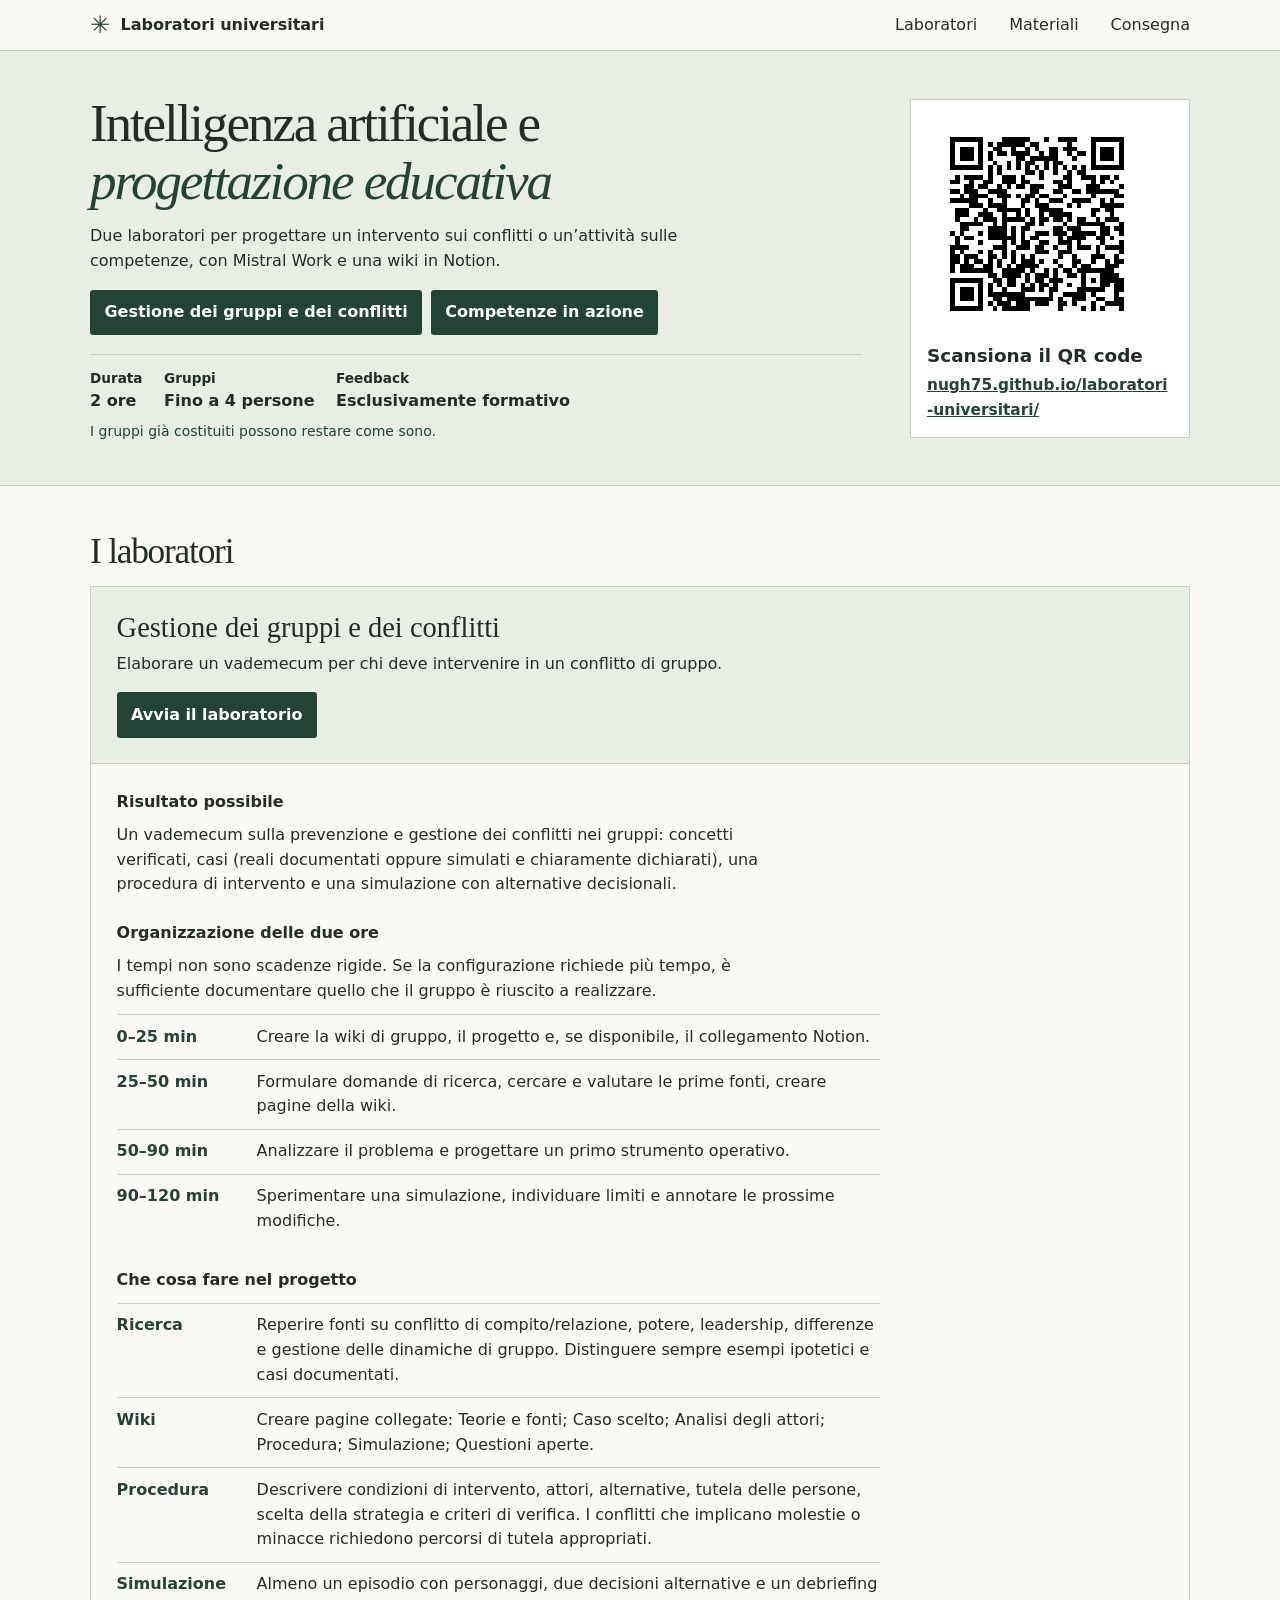
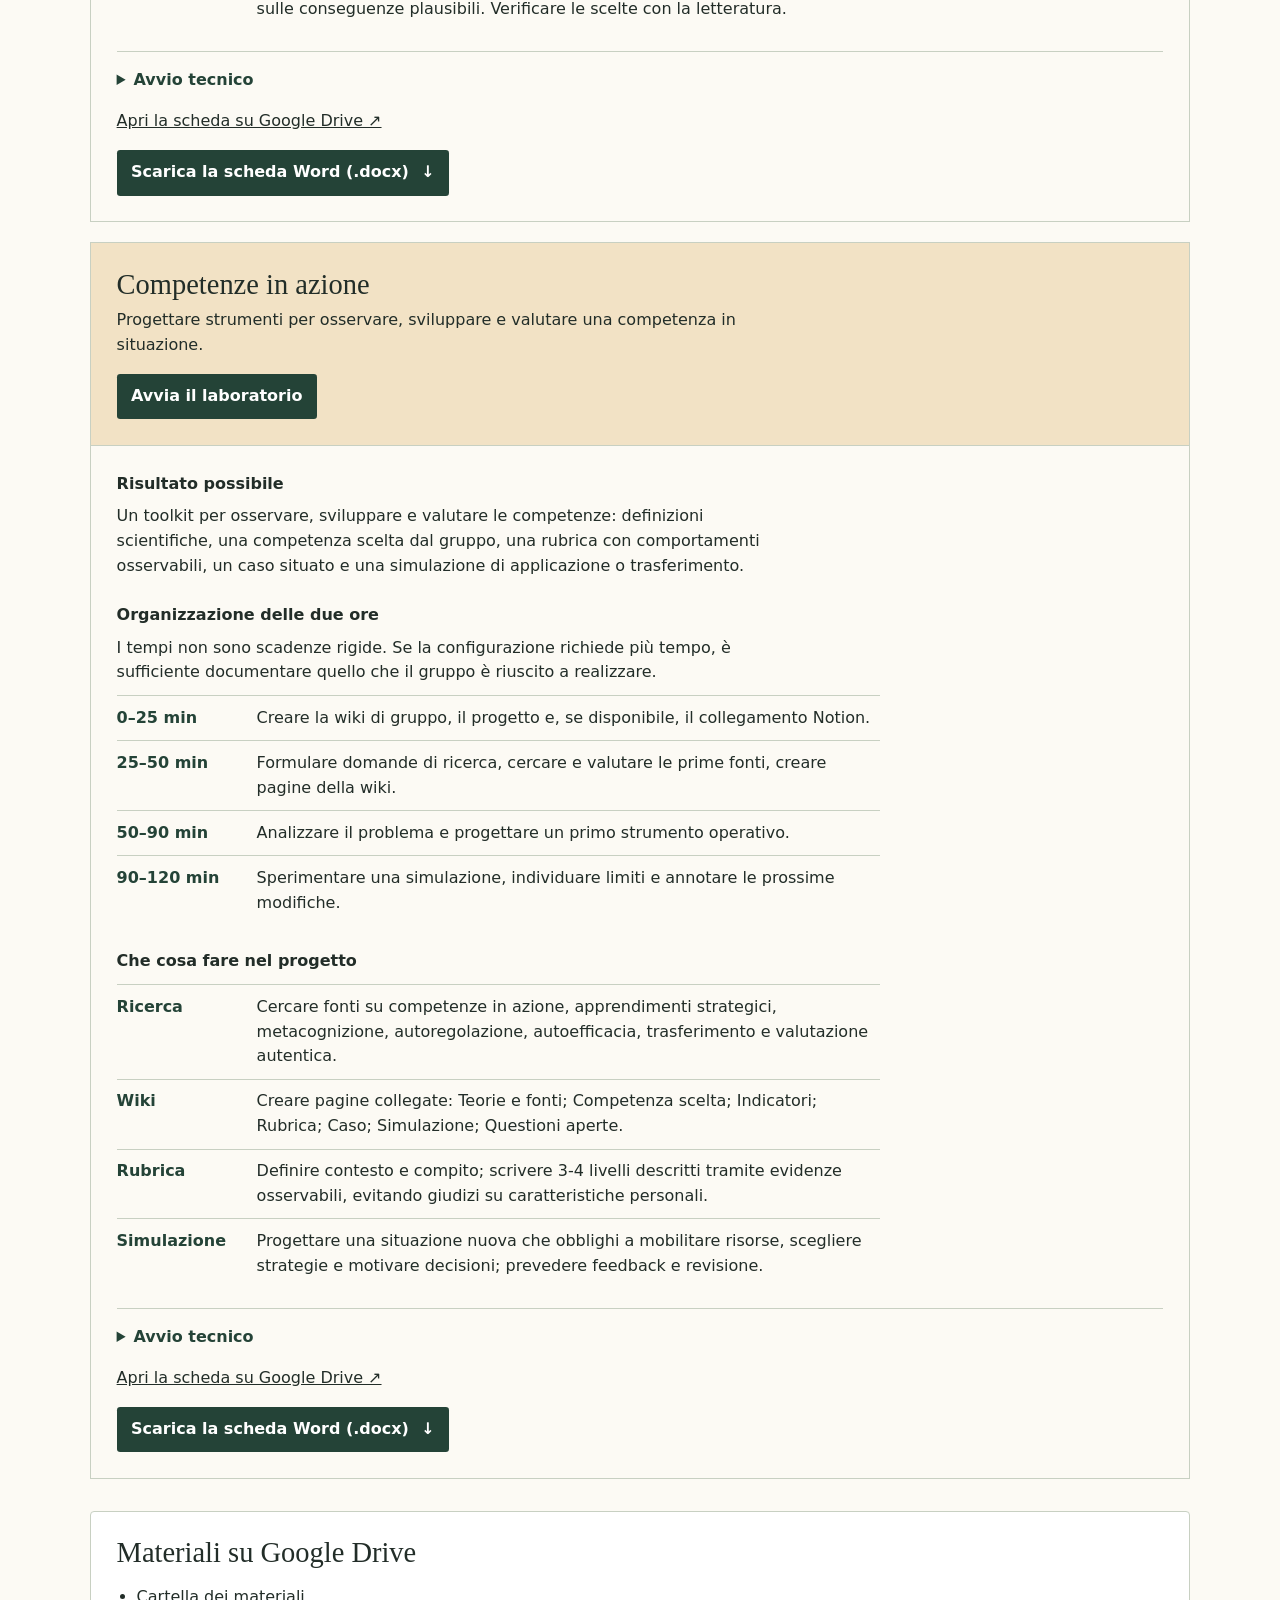
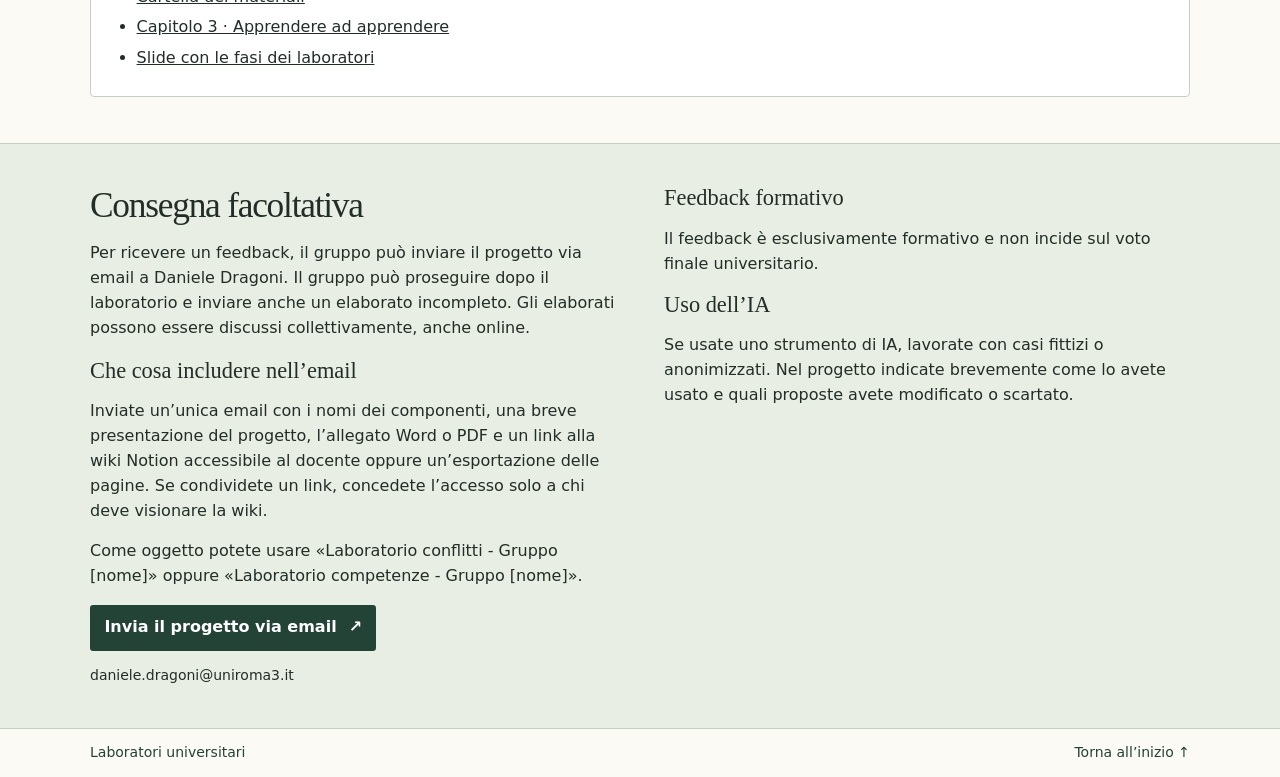
==== commit 1468a625: "Semplifica accesso e guida dei laboratori" ====
--- a/index.html
+++ b/index.html
@@ -5,8 +5,8 @@
 <meta name="viewport" content="width=device-width,initial-scale=1">
 <meta name="description" content="Due laboratori universitari di intelligenza artificiale e progettazione educativa, con consegne e schede di lavoro.">
 <title>Laboratori universitari - Intelligenza artificiale e progettazione educativa</title>
-<link rel="stylesheet" href="style.css?v=2">
-<script src="guida.js" defer></script>
+<link rel="stylesheet" href="style.css?v=3">
+<script src="guida.js?v=3" defer></script>
 </head>
 <body>
 <a class="skip" href="#contenuto">Vai al contenuto</a>
@@ -20,7 +20,14 @@
   <div class="hero-copy">
     <h1>Intelligenza artificiale e <em>progettazione educativa</em></h1>
     <p>Due laboratori per progettare un intervento sui conflitti o un’attività sulle competenze, con Mistral Work e una wiki in Notion.</p>
-    <a class="button" href="#laboratori">Esplora i laboratori <span aria-hidden="true">↓</span></a>
+    <nav class="hero-labs" aria-label="Scegli il laboratorio">
+      <a class="button guide-link" data-laboratory="conflitti" href="guida.html?laboratorio=conflitti">
+        <span>Gestione dei gruppi e dei conflitti</span><span class="resume-badge" data-resume hidden>Riprendi</span>
+      </a>
+      <a class="button guide-link" data-laboratory="competenze" href="guida.html?laboratorio=competenze">
+        <span>Competenze in azione</span><span class="resume-badge" data-resume hidden>Riprendi</span>
+      </a>
+    </nav>
     <aside class="brief" aria-label="Modalità di lavoro">
       <dl>
         <div><dt>Durata</dt><dd>2 ore</dd></div>
@@ -105,7 +112,6 @@
 </div></article>
 <div class="lesson-body shared-materials" id="materiali">
 <h3>Materiali su Google Drive</h3>
-<p>Le schede e le slide riportano la composizione dei gruppi della versione precedente. Per questo laboratorio, formate nuovi gruppi di massimo quattro persone. I gruppi già costituiti possono restare come sono. Per i ruoli e la configurazione di Mistral, seguite la guida passo passo.</p>
 <ul>
 <li><a href="https://drive.google.com/drive/folders/1qXZmGoPxxVZhyKSsWecdENP8j7rJxAKq">Cartella dei materiali</a></li>
 <li><a href="https://docs.google.com/document/d/1kNKMfu2lY-GcEzN4beY8Awf38m9D3AuN/edit">Capitolo 3 · Apprendere ad apprendere</a></li>
--- a/style.css
+++ b/style.css
@@ -144,3 +144,17 @@
 @media(max-width:360px){
   .site-access{grid-template-columns:minmax(76px,96px) minmax(0,1fr);padding:.65rem}
 }
+
+.hero-labs{display:flex;flex-wrap:wrap;gap:.55rem}
+.hero-labs .guide-link{min-width:0;margin:0;justify-content:space-between;text-decoration:none}
+.resume-badge{flex:none;padding:.12rem .4rem;border-radius:.2rem;background:var(--pale);color:var(--green);font-size:.8rem}
+.guide-card .checklist{margin-top:.9rem}
+.guide-copy-actions{display:flex;flex-wrap:wrap;align-items:center;gap:.45rem;margin-top:.55rem}
+.guide-copy-actions .guide-note{margin:0}
+.guide-copy-details{margin-top:.55rem;padding-top:.55rem}
+.guide-copy-details summary{min-height:36px;align-content:center}
+.guide-prompt blockquote{margin:.45rem 0 0}
+.guide-prompt textarea{margin-bottom:0}
+@media(max-width:690px){
+  .hero-labs{display:grid;grid-template-columns:1fr}
+}
